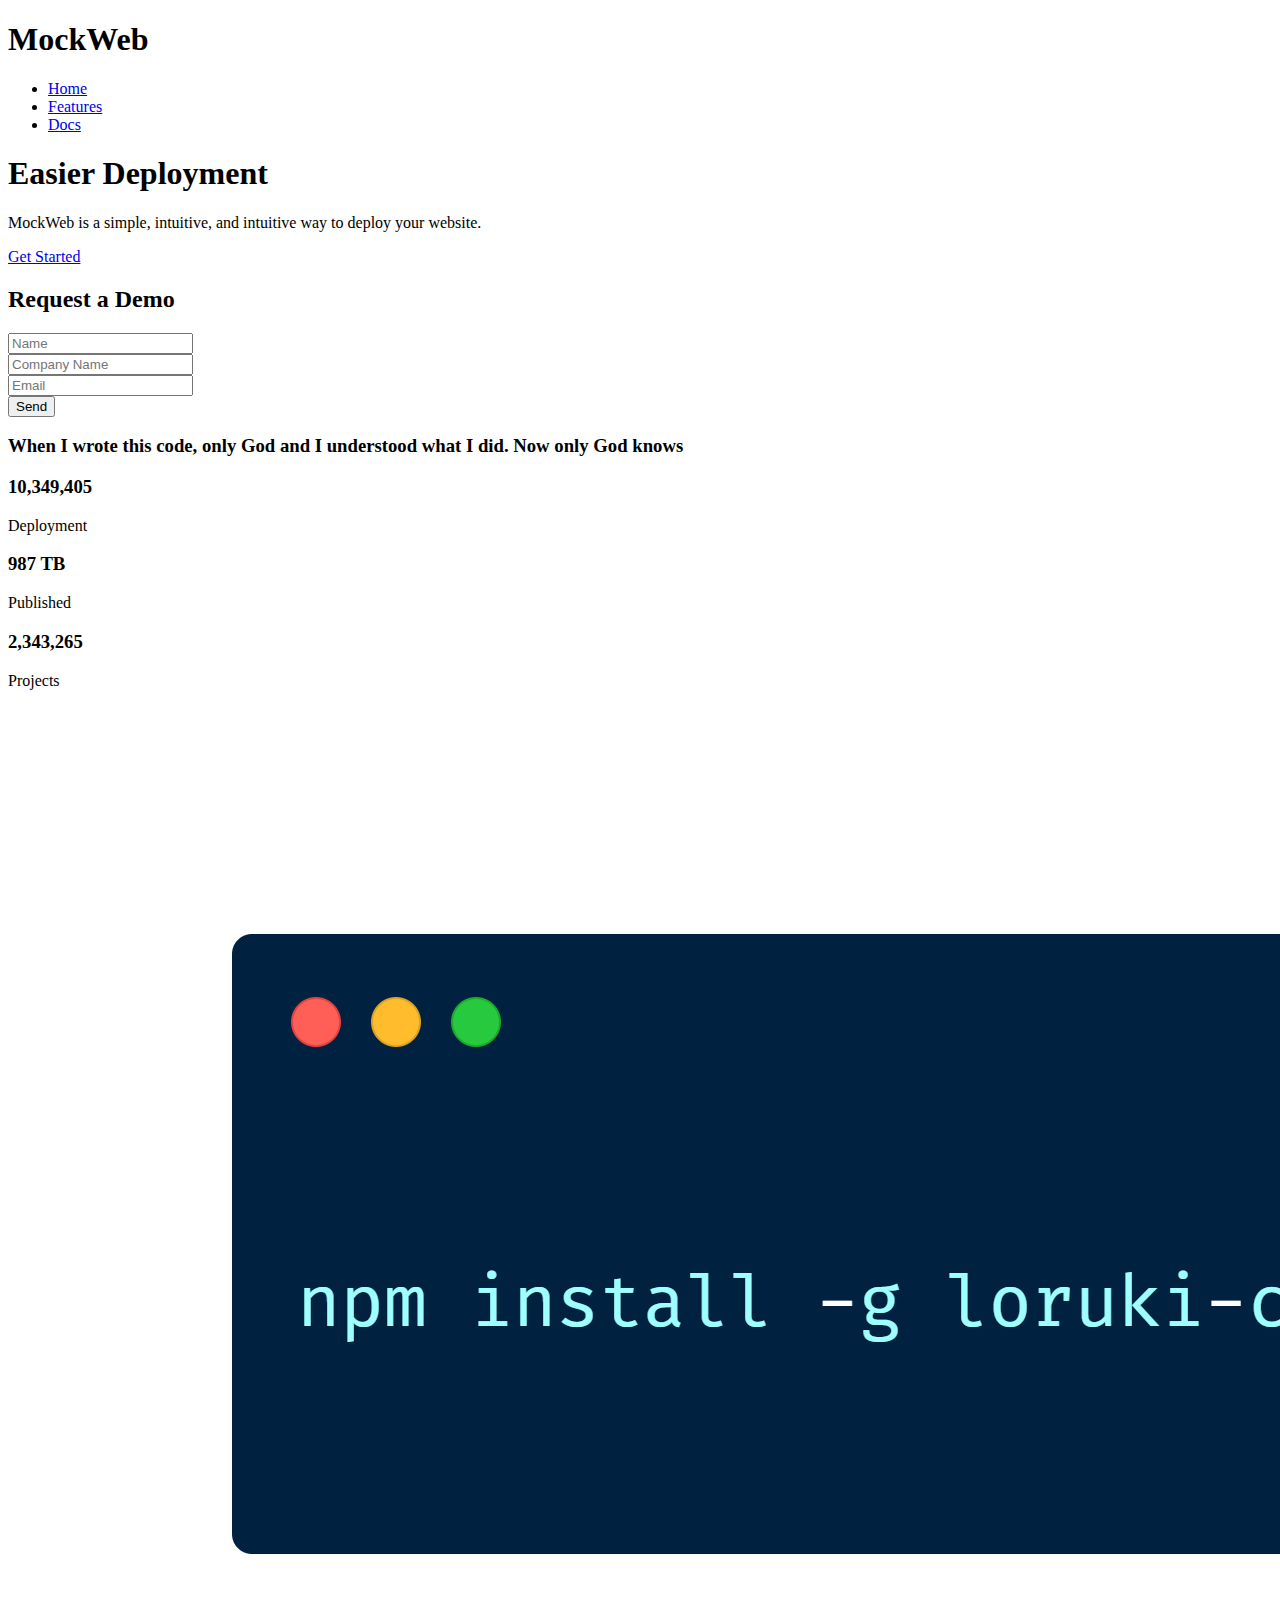
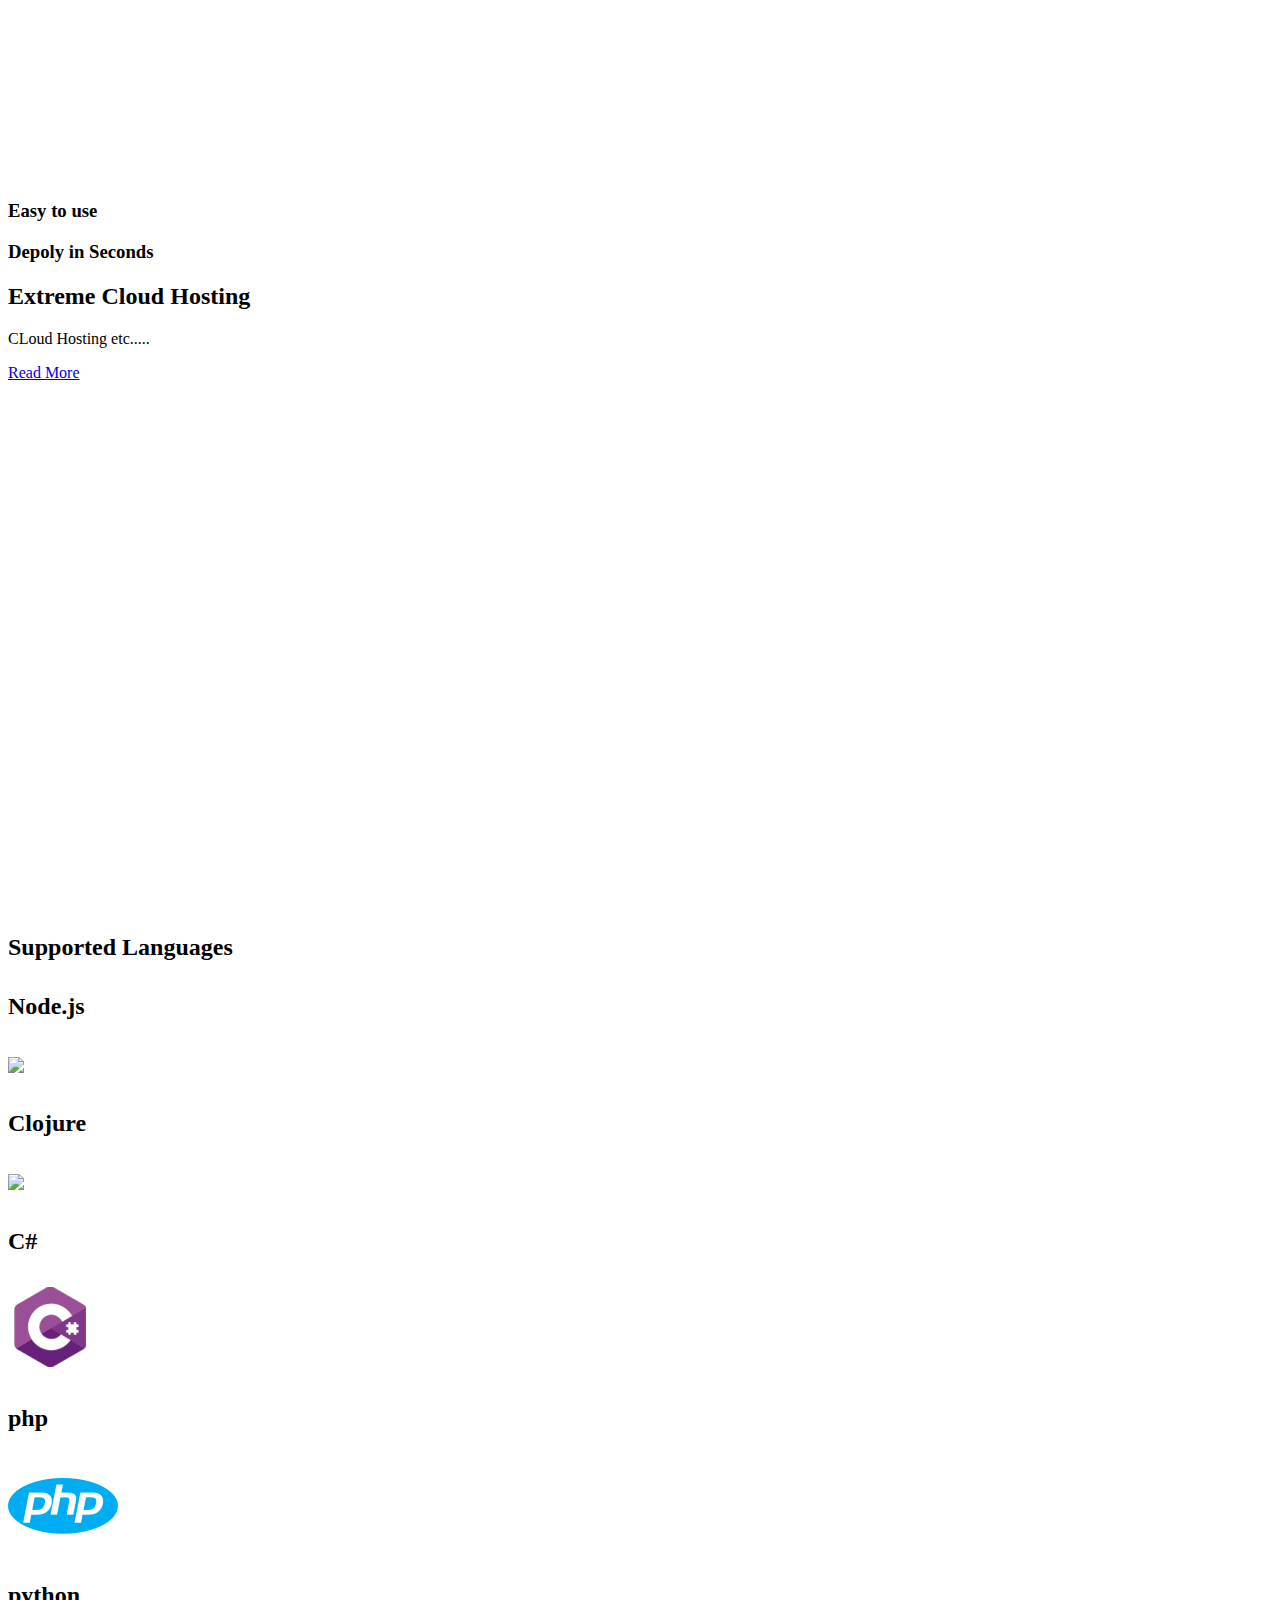
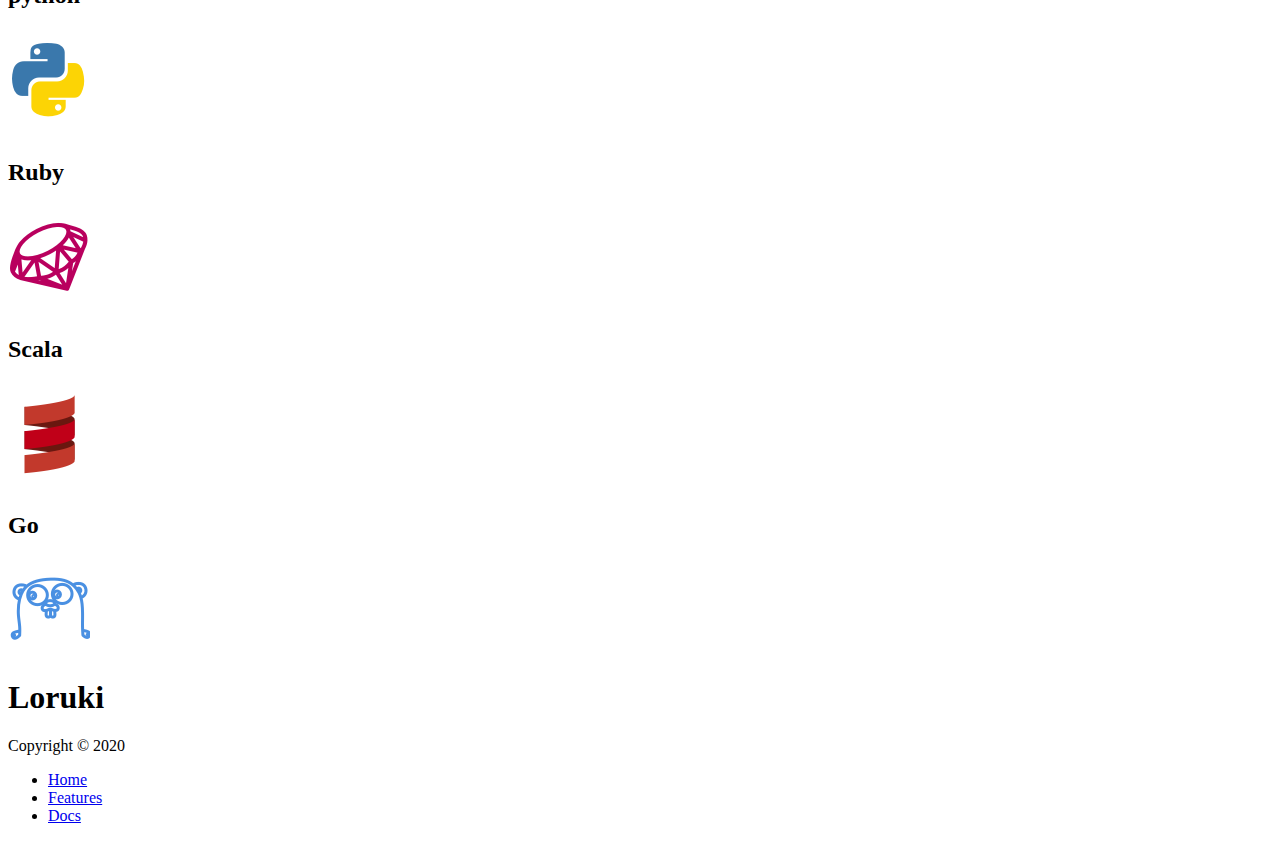
==== files/index.html @ 7cf6c77e "move into one directory" ====
<!DOCTYPE html>
<html lang="en">
  <head>
    <meta charset="UTF-8" />
    <meta name="viewport" content="width=device-width, initial-scale=1.0" />
    <title>Mock Website</title>
    <link rel="stylesheet" href="style.css" />
    <link rel="stylesheet" href="utilities.css" />
    <link
      rel="stylesheet"
      href="https://cdnjs.cloudflare.com/ajax/libs/font-awesome/6.5.1/css/all.min.css"
      integrity="sha512-DTOQO9RWCH3ppGqcWaEA1BIZOC6xxalwEsw9c2QQeAIftl+Vegovlnee1c9QX4TctnWMn13TZye+giMm8e2LwA=="
      crossorigin="anonymous"
      referrerpolicy="no-referrer"
    />
  </head>
  <body>
    <!-- Navbar -->
    <div class="navbar">
      <!-- contains logo and home, features, and docs -->
      <div class="container flex">
        <h1 class="logo">MockWeb</h1>
        <nav>
          <ul>
            <li><a href="index.html">Home</a></li>
            <li><a href="features.html">Features</a></li>
            <li><a href="docs.html">Docs</a></li>
          </ul>
        </nav>
      </div>
    </div>

    <!-- Showcase -->
    <section class="showcase">
      <div class="container grid">
        <div class="showcase-text">
          <h1>Easier Deployment</h1>
          <p>
            MockWeb is a simple, intuitive, and intuitive way to deploy your
            website.
          </p>
          <a href="features.html" class="btn btn-outline">Get Started</a>
        </div>
        <!-- mostly user input :D -->
        <div class="showcase-form card">
          <h2>Request a Demo</h2>
          <form>
            <!-- Name input -->
            <div class="form-control">
              <input type="text" name="name" placeholder="Name" required />
            </div>
            <!-- company input -->
            <div class="form-control">
              <input
                type="text"
                name="company"
                placeholder="Company Name"
                required
              />
            </div>
            <!-- email input -->
            <div class="form-control">
              <input type="email" name="email" placeholder="Email" required />
            </div>
            <input type="submit" value="Send" class="btn btn-primary" />
          </form>
        </div>
      </div>
    </section>

    <!-- Stats -->
    <section class="stats">
      <div class="container">
        <h3 class="stats-heading text-center my-1">
          When I wrote this code, only God and I understood what I did. Now only God knows
        </h3>

        <div class="grid grid-3 text-center my-4">
          <div>
            <i class="fas fa-server fa-3x"></i>
              <h3>10,349,405</h3>
              <p class="text-secondary">Deployment</p>
          </div>
          <div>
            <i class="fas fa-upload fa-3x"></i>
              <h3>987 TB</h3>
              <p class="text-secondary">Published</p>
          </div>
          <div>
            <i class="fas fa-project-diagram fa-3x"> </i>
              <h3>2,343,265</h3>
              <p class="text-secondary">Projects</p>     
          </div>   
        </div>
      </div>
    </section>

    <!-- Cli -->
    <section class="cli">
      <div class="container grid">
        <img src="./images/cli.png">
        <div class="card">
            <h3> Easy to use</h3>
        </div>
        <div class="card">
            <h3> Depoly in Seconds</h3>
        </div>
      </div>
    </section>

    <!-- Cloud -->
    <section class="cloud bg-primary my-2 py-2">
      <div class="container grid">
        <div class="text-center">
          <h2 class="md">Extreme Cloud Hosting</h2>
          <p class="lead my-1">CLoud Hosting etc.....</p>
          <a href="features.html" class="btn btn-dark">Read More</a>
        </div>
        <img src="./images/cloud.png">
      </div>
    </section>
    
    <!-- Languages -->
    <section class="languages">
        <h2 class="h2 md text-center my-2">
          Supported Languages
        <h2>
        <div class="container flex">
          <div class="card">
            <h4>Node.js</h4>
            <img src="images/logos/node.png">
          </div>
          <div class="card">
            <h4>Clojure</h4>
            <img src="./images/logos/clojure.PNG">
          </div>
          <div class="card">
            <h4>C#</h4>
            <img src="./images/logos/csharp.png">
          </div>
          <div class="card">
            <h4>php</h4>
            <img src="./images/logos/php.png">
          </div>
          <div class="card">
            <h4>python</h4>
            <img src="./images/logos/python.png">
          </div>
          <div class="card">
            <h4>Ruby</h4>
            <img src="./images/logos/ruby.png">
          </div>
          <div class="card">
            <h4>Scala</h4>
            <img src="./images/logos/scala.png">
          </div>
          <div class="card">
            <h4>Go</h4>
            <img src="./images/logos/go.png">
          </div>

        </div>
    </section>

    <!-- footer -->
    <footer class="footer bg-dark py-5">
      <div class="container grid grid-3">
        <div>
          <h1>Loruki</h1>
          <p>Copyright &copy; 2020</p>
        </div>
        <nav>
          <ul>
            <li><a href="index.html">Home</a></li>
            <li><a href="features.html">Features</a></li>
            <li><a href="docs.html">Docs</a></li>
          </ul>
        </nav>
        <div class="social">
          <a href="#"><i class="fab fa-github fa-2x"></i></a>
          <a href="#"><i class="fab fa-facebook fa-2x"></i></a>
          <a href="#"><i class="fab fa-instagram fa-2x"></i></a>
          <a href="#"><i class="fab fa-twitter fa-2x"></i></a>
        </div>
      </div>
    </footer>
  </body>
</html>
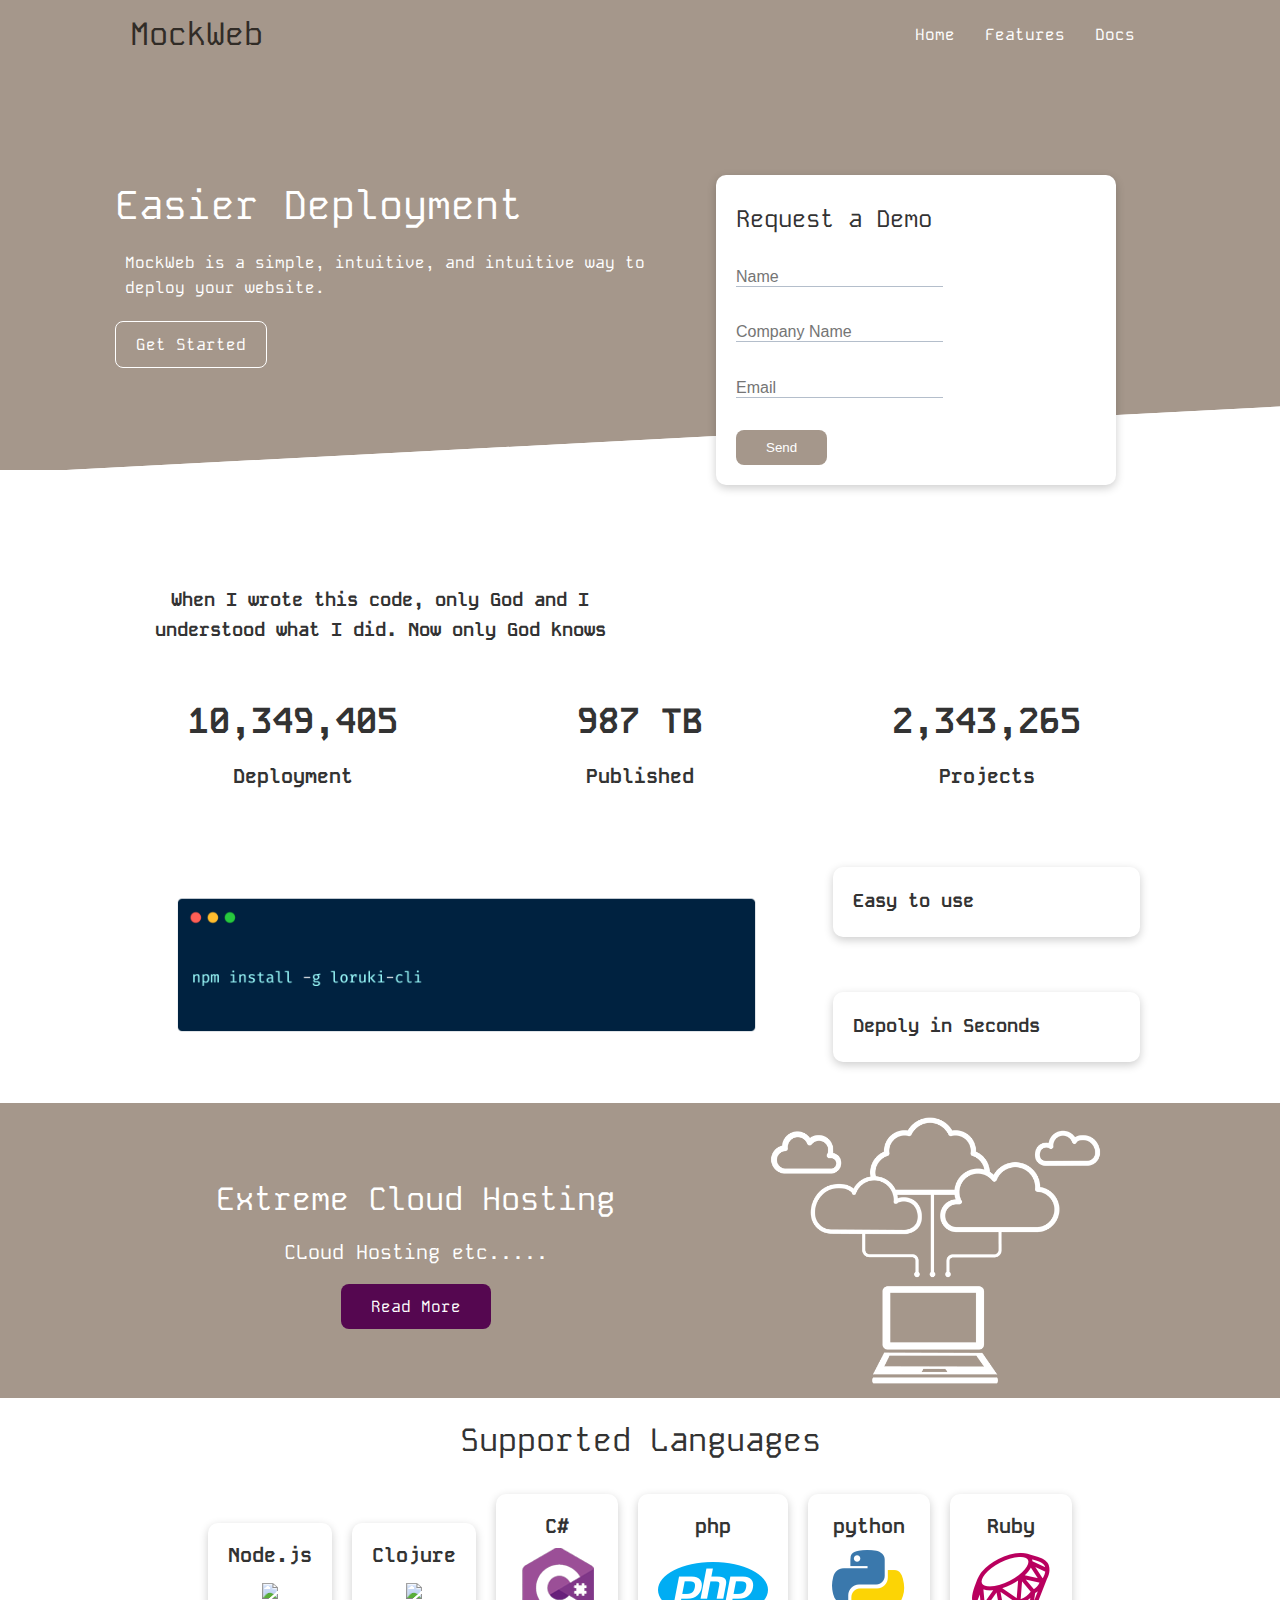
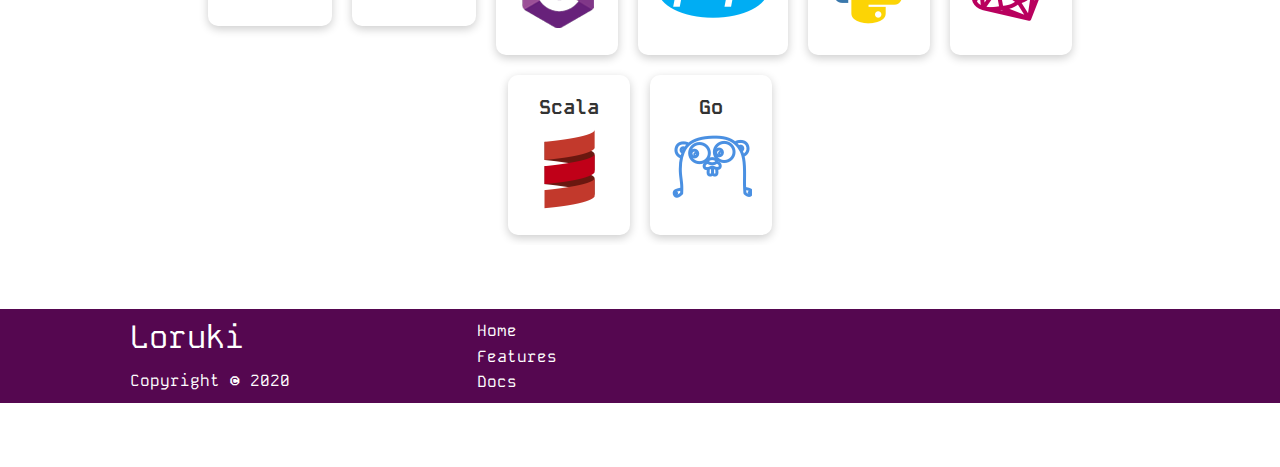
==== commit 9933b0c0: "trying to fix path error" ====
--- a/files/index.html
+++ b/files/index.html
@@ -128,11 +128,11 @@
         <div class="container flex">
           <div class="card">
             <h4>Node.js</h4>
-            <img src="images/logos/node.png">
+            <img src="files/images/logos/node.png">
           </div>
           <div class="card">
             <h4>Clojure</h4>
-            <img src="./images/logos/clojure.PNG">
+            <img src="files/images/logos/clojure.PNG">
           </div>
           <div class="card">
             <h4>C#</h4>
--- a/files/style.css
+++ b/files/style.css
@@ -0,0 +1,275 @@
+@import url("https://fonts.googleapis.com/css2?family=Kode+Mono:wght@400..700&display=swap");
+
+:root {
+  --primary-color: #a5978b;
+  --secondary-color: #a59;
+  --dark-color: rgb(85, 7, 80);
+  --light-color: #f4f4f4;
+}
+* {
+  margin: 0;
+  padding: 0;
+  box-sizing: border-box;
+}
+
+body {
+  font-family: "Kode Mono", sans-serif;
+  color: #333;
+  line-height: 1.6;
+}
+
+ul {
+  list-style-type: none;
+}
+
+a {
+  text-decoration: none;
+  color: #333;
+}
+
+h1,
+h2 {
+  font-weight: 300;
+  line-height: 1.2;
+  margin: 10px 0;
+}
+
+p {
+  margin: 10px 0;
+}
+
+img {
+  width: 100%;
+}
+/* navbar styling */
+.navbar {
+  background-color: var(--primary-color);
+  /* logo color */
+  color: #312c27;
+  height: 70px;
+}
+.navbar .flex {
+  justify-content: space-between;
+}
+.navbar ul {
+  display: flex;
+}
+.navbar a {
+  color: #fff;
+  padding: 10px;
+  margin: 0 5px;
+}
+.navbar a:hover {
+  border-bottom: 2px #fff solid;
+}
+
+/* Showcase */
+.showcase {
+  background-color: var(--primary-color);
+  height: 400px;
+  color: white;
+  position: relative;
+}
+
+.showcase h1 {
+  font-size: 40px;
+}
+
+.showcase p {
+  margin: 20px 10px;
+}
+
+.showcase .grid {
+  overflow: visible;
+  grid-template-columns: 55% 45%;
+  gap: 30px;
+}
+
+.showcase-form {
+  position: relative;
+  width: 400px;
+  top: 60px;
+  padding: 40px;
+  /* always in the front */
+  z-index: 100;
+}
+
+.showcase-form .form-control {
+  margin: 30px 0;
+}
+/* changes the formatting of the input  */
+.showcase-form input[type="text"],
+.showcase-form input[type="email"] {
+  border: 0;
+  border-bottom: 1px solid #b4becb;
+  font-size: 16px;
+}
+/* removes border when you click on input  */
+.showcase-form input:focus {
+  outline: none;
+}
+.showcase::before,
+.showcase::after {
+  content: "";
+  position: absolute;
+  height: 100px;
+  bottom: -70px;
+  right: 0;
+  left: 0;
+  background: white;
+
+  /* slant */
+  transform: SkewY(-3deg);
+  /* to accomodate for other browsers*/
+  -webkit-transform: SkewY(-3deg); /* chrome and safari */
+  -moz-transform: SkewY(-3deg); /* firefox */
+  -ms-transform: SkewY(-3deg); /* internet explorer and microsoft */
+}
+
+/* Stats */
+.stats {
+  padding-top: 100px;
+}
+
+.stats-heading {
+  max-width: 500px;
+  margin: auto;
+}
+
+.stats .grid h3 {
+  font-size: 35px;
+}
+
+.stats .grid p {
+  font-size: 20px;
+  font-weight: bold;
+}
+
+/* cli */
+.cli .grid{
+  grid-template-columns: repeat(3, 1fr);
+  grid-template-rows: repeat(2, 1fr);
+}
+.cli .grid > *:first-child{
+  grid-column: 1 / span 2;
+  grid-row: 1 / span 2;
+  /* spans two columns and two rows, pushing the other children to the side */
+}
+
+/* cloud */
+.cloud .grid {
+  grid-template-columns: 4fr 3fr;
+}
+
+/* languages */
+.languages .flex{
+  flex-wrap: wrap;
+}
+.languages .card{
+  text-align: center;
+  margin: 18px 10x 40px;
+  transition: transform 0.2s ease-in;
+}
+.languages .card h4{
+  font-size: 20px;
+  margin-bottom: 10px;
+}
+.languages .card:hover{
+  transform: translateY(-15px);
+}
+/* features */
+.features-head img,
+.docs-head img{
+  width: 200px;
+  justify-self: flex-end;
+}
+
+.features-sub-head img{
+  width: 300px;
+  justify-self: flex-end;
+}
+.features-main .card> i{
+  margin-right: 20px;
+}
+
+.features-main .grid{
+  padding: 30px;
+}
+.features-main .grid > *:first-child{
+  grid-column: 1/ span 3;
+}
+.features-main .grid > *:nth-child(2){
+  grid-column: 1/ span 2;
+}
+
+/* docs */
+.docs-main h3{
+  margin: 20px 0;
+}
+
+.docs-main .grid{
+  grid-template-columns: 1fr 2fr;
+  align-items: flex-start;
+}
+
+.docs-main nav li{
+  font-size: 17px;
+  padding-bottom: 5px;
+  margin-bottom: 5px;
+  border-bottom: 1px #ccc solid;
+}
+
+.docs-main a:hover {
+  font-weight: bold;
+}
+/* footer */
+.footer .social a {
+  margin: 0 10px
+}
+
+/* tablets and under */
+@media(max-width: 768px){
+  .grid,
+  .showcase .grid,
+  .stats .grid, 
+  .cli .grid,
+  .cloud .grid,
+  .languages .grid{
+    grid-template-columns: 1fr;
+    grid-template-rows: 1fr;
+}
+
+.showcase{
+  height: auto;
+}
+
+.showcase-text{
+  text-align: center;
+  margin-top: 40px;
+}
+
+.showcase-form{
+  justify-self: center;
+  margin: auto;
+}
+.cli .grid > *:first-child{
+  grid-column: 1;
+  grid-row: 1;
+  /* spans two columns and two rows, pushing the other children to the side */
+}
+}
+/* mobile */
+@media(max-width: 500px){
+  .navbar {
+    height: 110px;
+  }
+
+  .navbar .flex{
+    flex-direction: column;
+  }
+
+  .navbar ul{
+    padding: 10px;
+    background-color: rgba(0,0,0,0.1);
+  }
+}
--- a/files/utilities.css
+++ b/files/utilities.css
@@ -0,0 +1,177 @@
+/* utilities styling (classes used all around the website) */
+/* to center the page so that it doesnt extend over a certain point */
+.container {
+    max-width: 1100px;
+    /* 0 top and bottom, auto left and right */
+    margin: 0 auto;
+    /* to account for the space on top of the nav bar */
+    overflow: auto;
+    padding: 0 40px;
+  }
+  /* white card surrounding input */
+  .card {
+    background-color: white;
+    border-radius: 10px;
+    box-shadow: 0 3px 10px rgba(0, 0, 0, 0.2);
+    padding: 20px;
+    margin: 10px;
+    color: #333;
+  }
+  
+  .btn {
+    display: inline-block;
+    padding: 10px 30px;
+    cursor: pointer;
+    background: var(--primary-color);
+    color: white;
+    border: none;
+    border-radius: 8px;
+  }
+  /* button with an outline */
+  .btn-outline {
+    background-color: transparent;
+    border: 1px solid white;
+    padding: 10px 20px;
+  }
+  
+  .btn:hover {
+    transform: scale(0.98);
+  }
+
+  /* background and colored buttons */
+  .bg-primary, 
+  .btn-primary{
+    background-color: var(--primary-color);
+    color: white;
+  } 
+  .bg-secondary, 
+  .btn-secondary{
+    background-color: var(--secondary-color);
+    color: white;
+  } 
+  .bg-dark, 
+  .btn-dark{
+    background-color: var(--dark-color);
+    color: white;
+  } 
+  .bg-light, 
+  .btn-light{
+    background-color: var(--light-color);
+    color: black;
+  } 
+  .bg-primary a,
+  .btn-primary a,
+  .bg-secondary a,
+  .btn-secondary a,
+  .bg-dark a,
+  .btn-dark a {
+  color: #fff;
+}
+
+/* text sizes */
+.lead {
+  font-size: 20px;
+}
+
+.sm {
+  font-size: 1rem;
+}
+
+.md {
+  font-size: 2rem;
+}
+
+.lg {
+  font-size: 3rem;
+}
+
+.xl {
+  font-size: 4rem
+}
+  .text-center{
+    text-align: center;
+  }
+  .flex {
+    display: flex;
+    height: 100%;
+    justify-content: center;
+    align-items: center;
+  }
+  
+  .grid {
+    display: grid;
+    grid-template-columns: repeat(2, 1fr);
+    gap: 20px;
+    justify-content: center;
+    align-items: center;
+    height: 100%;
+  }
+  
+  .grid-3{
+    grid-template-columns: repeat(3, 1fr);
+  }
+  
+  /* MARGIN */
+  .my-1 {
+    margin: 1rem 0;
+  }
+  .my-2{
+    margin: 1.5rem 0;
+  }
+  .my-3{
+    margin: 2rem 0;
+  }
+  .my-4{
+    margin: 3rem 0;
+  }
+  .my-5{
+    margin: 4rem 0;
+  }
+
+  .m-1 {
+    margin: 1rem ;
+  }
+  .m-2{
+    margin: 1.5rem;
+  }
+  .m-3{
+    margin: 2rem;
+  }
+  .m-4{
+    margin: 3rem;
+  }
+  .m-5{
+    margin: 4rem;
+  }
+  /* PADDING */
+  .py-1 {
+    margin: 1rem 0;
+  }
+  .py-2{
+    margin: 1.5rem 0;
+  }
+  .py-3{
+    margin: 2rem 0;
+  }
+  .py-4{
+    margin: 3rem 0;
+  }
+  .py-5{
+    margin: 4rem 0;
+  }
+
+  .p-1 {
+    padding: 1rem ;
+  }
+  .p-2{
+    padding: 1.5rem;
+  }
+ .p-3{
+    padding: 2rem;
+  }
+ .p-4{
+    padding: 3rem;
+  }
+  .p-5{
+    padding: 4rem;
+  }
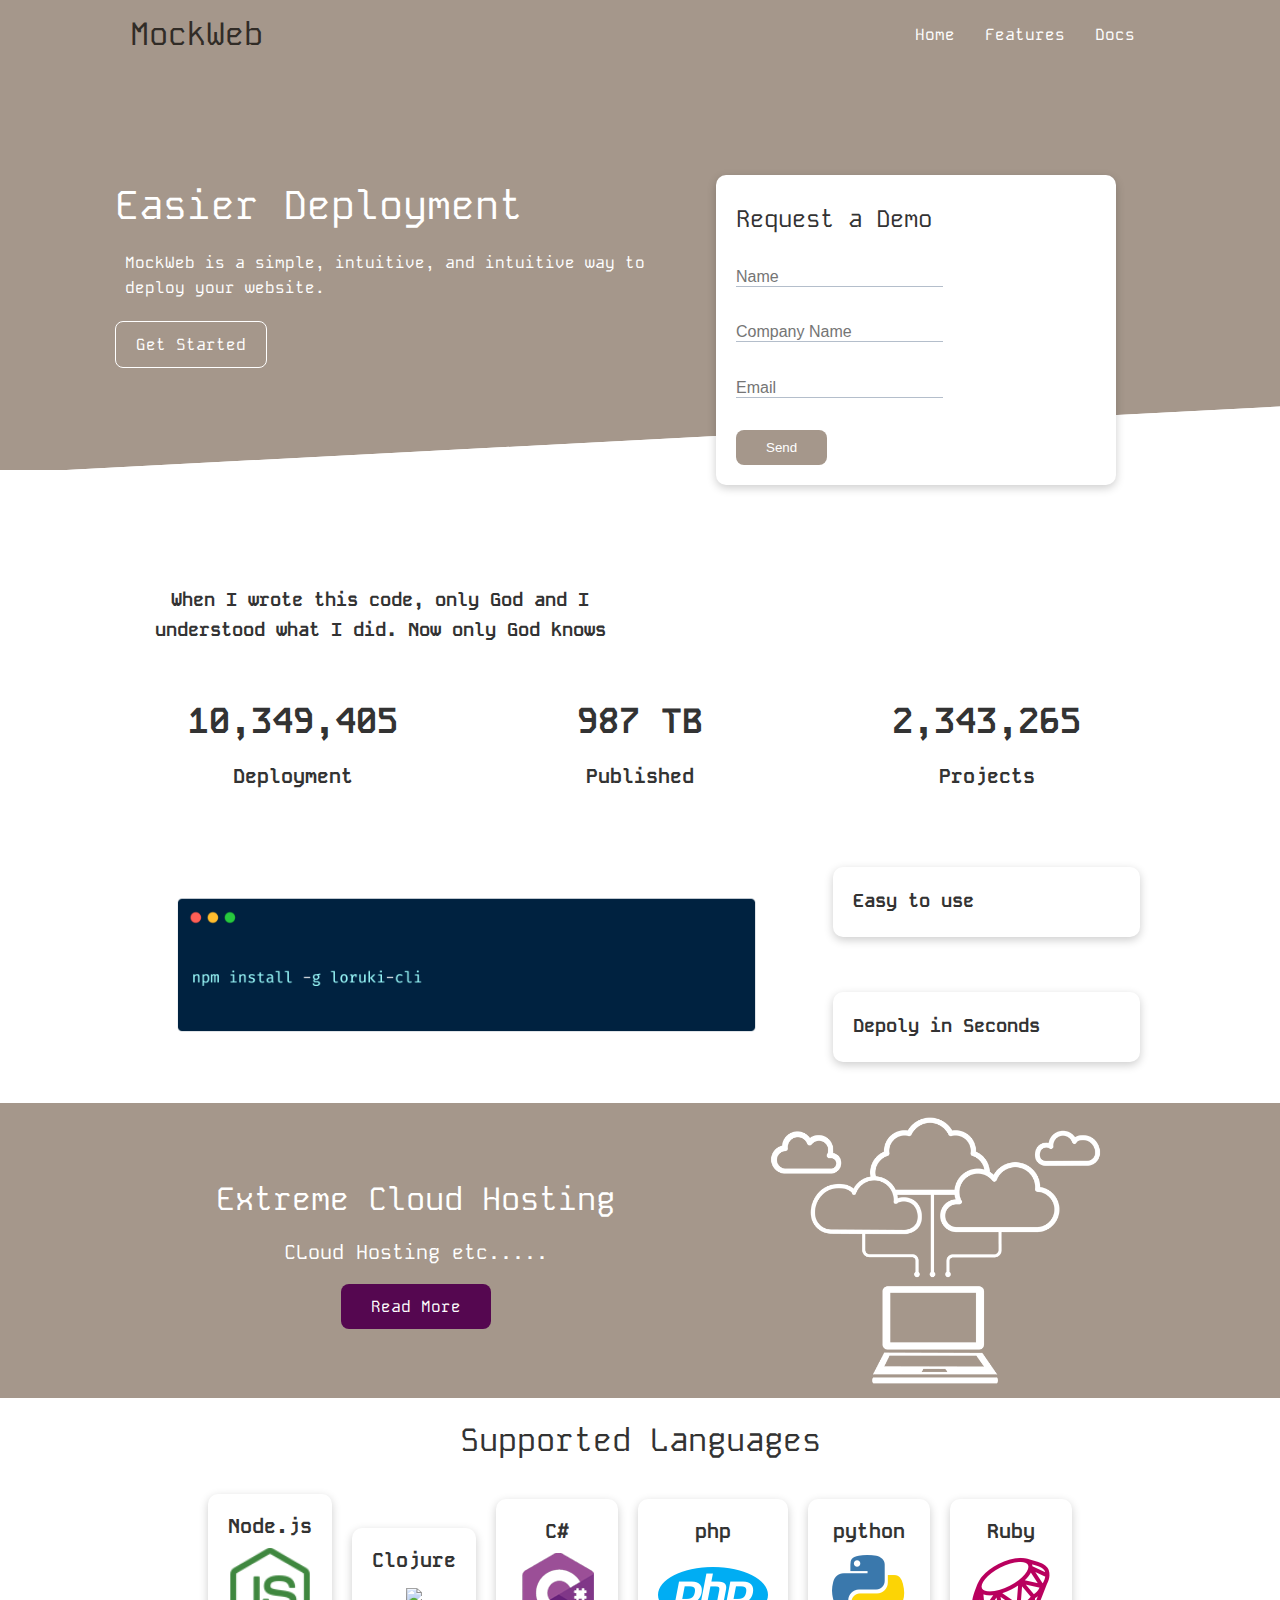
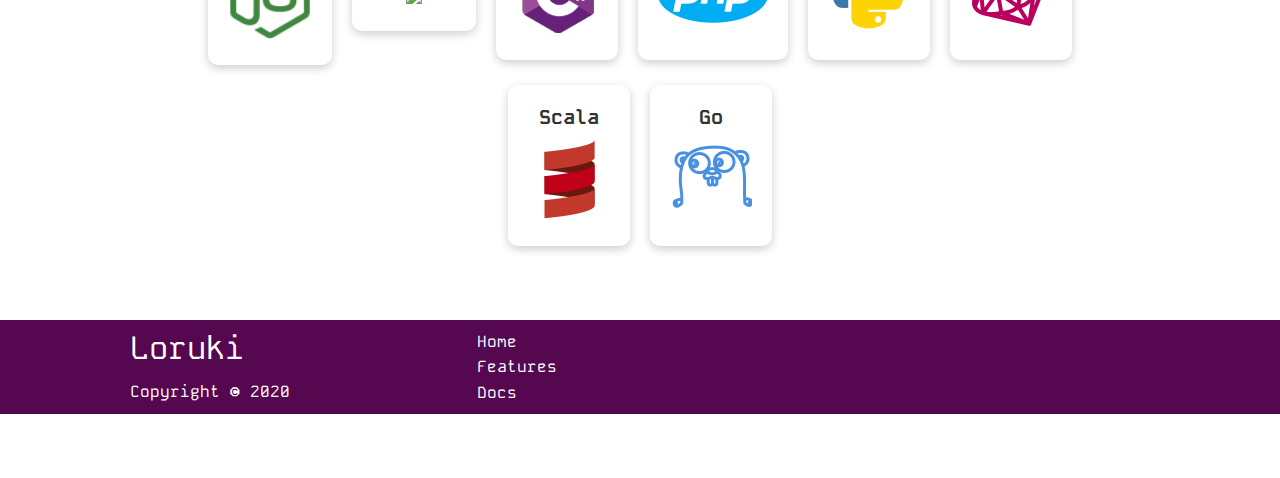
==== commit 71ec8e03: "fixing path errors yay" ====
--- a/files/index.html
+++ b/files/index.html
@@ -128,11 +128,11 @@
         <div class="container flex">
           <div class="card">
             <h4>Node.js</h4>
-            <img src="files/images/logos/node.png">
+            <img src="./images/logos/node.png">
           </div>
           <div class="card">
             <h4>Clojure</h4>
-            <img src="files/images/logos/clojure.PNG">
+            <img src="./images/logos/clojure.PNG">
           </div>
           <div class="card">
             <h4>C#</h4>
